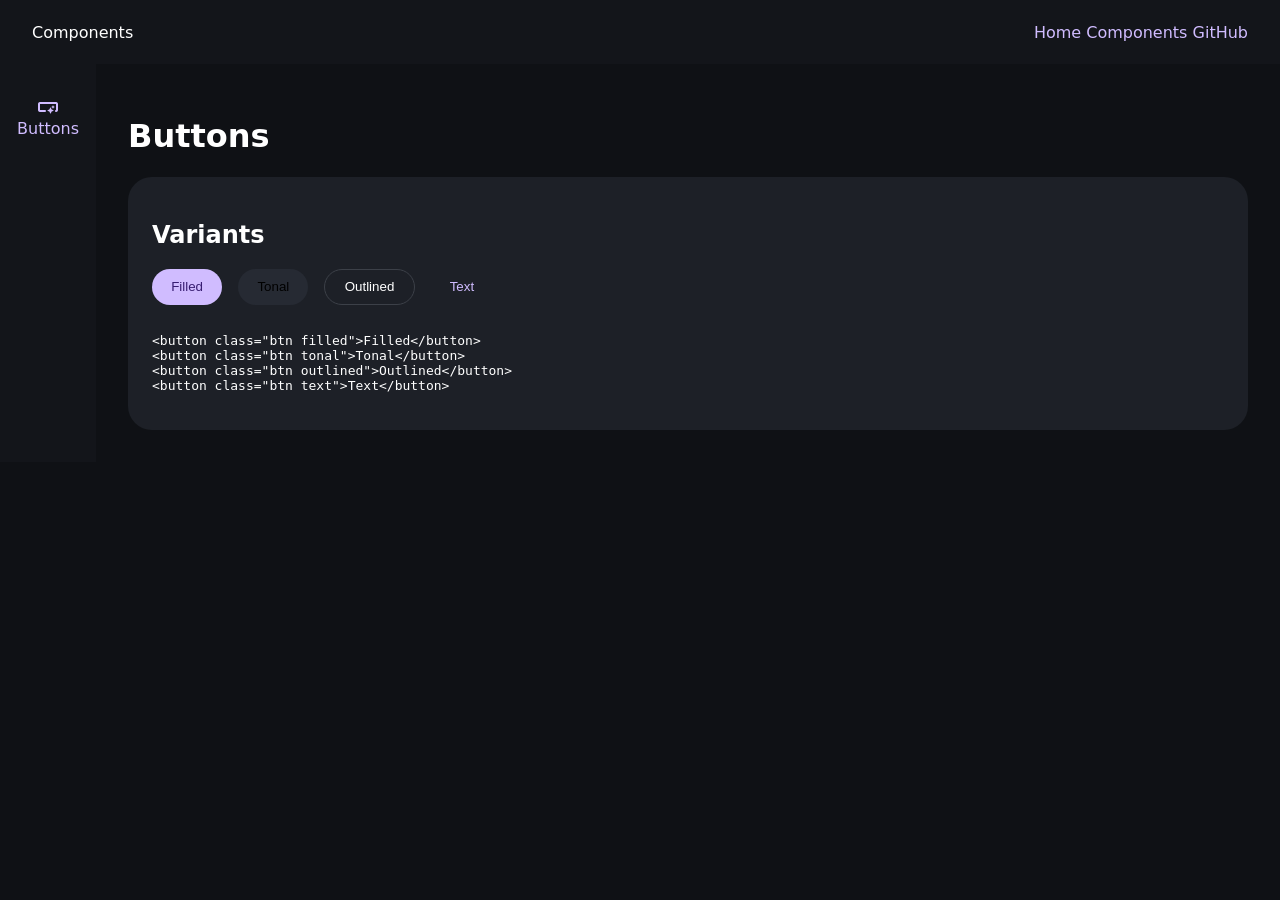
==== components/buttons.html @ f7a5529d "style updates for subpages" ====
<!DOCTYPE html>
<html lang="en">
<head>
  <meta charset="UTF-8">
  <title>Buttons | Components</title>

  <link rel="stylesheet" href="../assets/css/styles.css">
  <link href="https://fonts.googleapis.com/css2?family=Material+Symbols+Rounded" rel="stylesheet" />
</head>

<body>

<header class="top-bar">
  <span class="title">Components</span>
  <nav>
    <a href="../index.html">Home</a>
    <a href="../components/buttons.html">Components</a>
    <a href="https://github.com/danielcoons">GitHub</a>
  </nav>
</header>

<div class="app">

  <aside class="nav-rail">
    <a href="../components/buttons.html" class="nav-item active">
      <span class="material-symbols-rounded">smart_button</span>
      <span class="label">Buttons</span>
    </a>
  </aside>

  <main class="content">

    <h1>Buttons</h1>

    <div class="component-block">
      <h2>Variants</h2>

      <div class="demo-row">
        <button class="btn filled">Filled</button>
        <button class="btn tonal">Tonal</button>
        <button class="btn outlined">Outlined</button>
        <button class="btn text">Text</button>
      </div>

<pre><code>
&lt;button class="btn filled"&gt;Filled&lt;/button&gt;
&lt;button class="btn tonal"&gt;Tonal&lt;/button&gt;
&lt;button class="btn outlined"&gt;Outlined&lt;/button&gt;
&lt;button class="btn text"&gt;Text&lt;/button&gt;
</code></pre>

    </div>

  </main>

</div>

<script src="../assets/js/main.js"></script>

</body>
</html>
---- assets/css/styles.css ----
:root {
  --primary: #d0bcff;
  --on-primary: #381e72;

  --background: #0f1115;
  --surface: #13151a;
  --surface-container: #1d2027;
  --surface-container-high: #262a33;

  --outline: #3c4048;

  --radius: 24px;
}

body {
  margin: 0;
  font-family: system-ui;
  background: var(--background);
  color: white;
}

/* TOP BAR */

.top-bar {
  height: 64px;
  display: flex;
  align-items: center;
  justify-content: space-between;
  padding: 0 2rem;
  background: var(--surface);
}

/* LAYOUT */

.app {
  display: flex;
}

/* NAV RAIL */

.nav-rail {
  width: 96px;
  background: var(--surface);
  display: flex;
  flex-direction: column;
  align-items: center;
  padding-top: 1rem;
}

.nav-item {
  width: 72px;
  height: 72px;
  display: flex;
  flex-direction: column;
  align-items: center;
  justify-content: center;
  text-decoration: none;
  color: #aaa;
}

.nav-item.active {
  color: var(--primary);
}

/* CONTENT */

.content {
  flex: 1;
  padding: 2rem;
}

/* HERO */

.hero {
  max-width: 600px;
}

/* GRID */

.grid {
  display: grid;
  grid-template-columns: repeat(auto-fit, minmax(250px, 1fr));
  gap: 1rem;
}

/* CARD */

.card {
  background: var(--surface-container);
  padding: 1.5rem;
  border-radius: var(--radius);
  border: 1px solid var(--outline);
}

.tags {
    margin-top: 2rem;
    font-size: 0.8rem;
    color: var(--text-muted);
}
/* CHIPS */
.chip {
    display: inline-block;
    padding: 0.3rem 0.7rem;
    border-radius: 999px;
    background: rgba(255,255,255,0.08);
    margin-right: 0.4rem;
    font-size: 0.75rem;
}

/* BUTTONS */

.btn {
  padding: 0.6rem 1.2rem;
  border-radius: 999px;
  border: none;
  cursor: pointer;
}

.btn.filled {
  background: var(--primary);
  color: var(--on-primary);
}

.btn.tonal {
  background: var(--surface-container-high);
}

.btn.outlined {
  border: 1px solid var(--outline);
  background: transparent;
  color: white;
}

.btn.text {
  background: none;
  color: var(--primary);
}

/* DEMO */

.demo-row {
  display: flex;
  gap: 1rem;
}

/* COMPONENT BLOCK */

.component-block {
  background: var(--surface-container);
  padding: 1.5rem;
  border-radius: var(--radius);
  margin-top: 1rem;
}

/* PROJECT */

.project-section {
  margin-top: 2rem;
}

/* =========================
   MATERIAL 3 LINKS
========================= */

a {
  color: var(--primary);
  text-decoration: none;
  font-weight: 500;
  transition: color 0.2s ease, opacity 0.2s ease;
}

/* Hover state */
a:hover {
  color: #e0d4ff;
  text-decoration: underline;
  text-underline-offset: 3px;
}

/* Active / click state */
a:active {
  opacity: 0.7;
}

/* Visited links (keeps things consistent in dark UI) */
a:visited {
  color: var(--primary);
  opacity: 0.9;
}

/* =========================
   NAV LINKS (override general link styling)
========================= */

.nav-item {
  color: #a8a3ae;
  text-decoration: none;
}

.nav-item:hover {
  color: white;
  text-decoration: none;
}

/* Active nav state */
.nav-item.active {
  color: var(--primary);
}
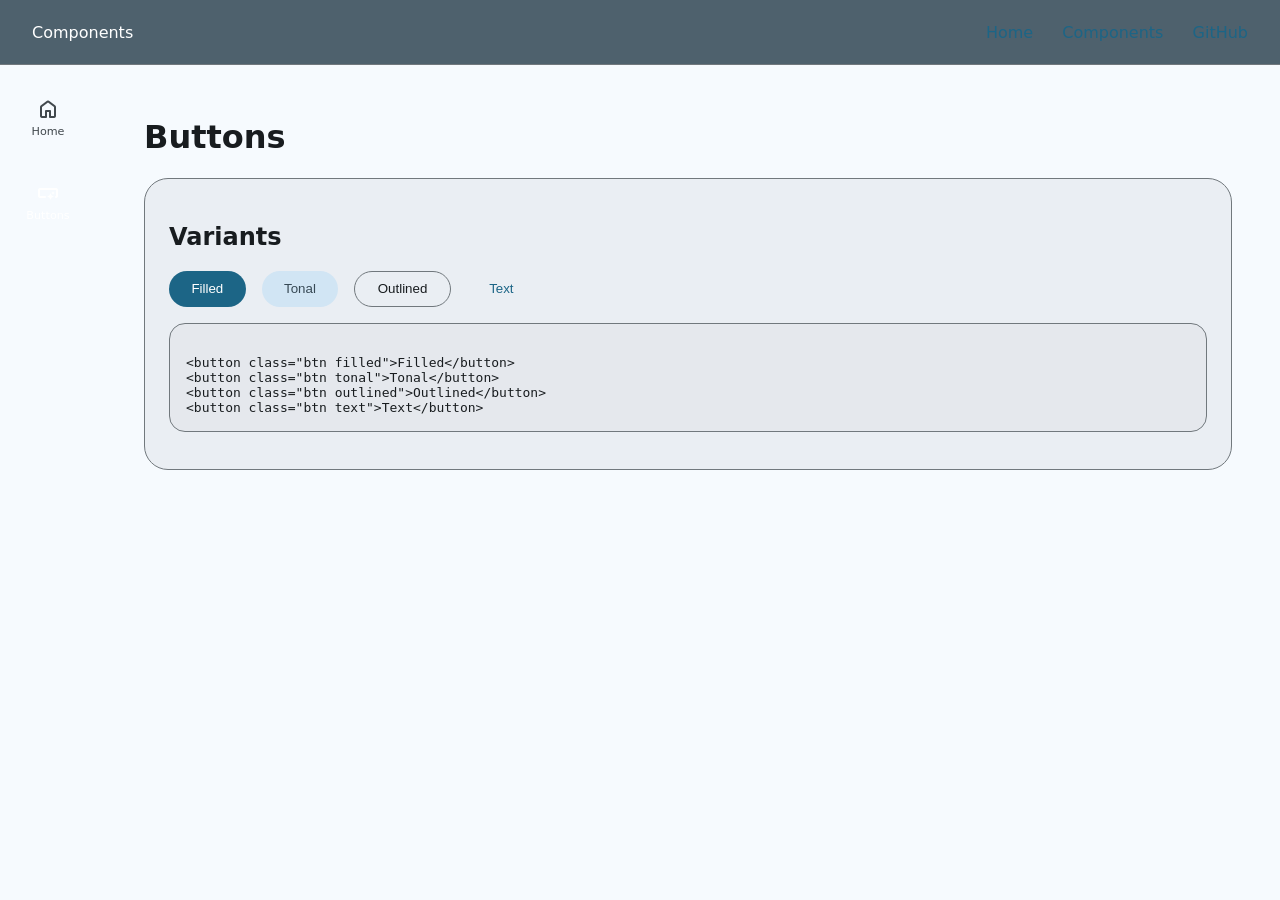
==== commit 0c7190a7: "updated content at high-level" ====
--- a/components/buttons.html
+++ b/components/buttons.html
@@ -22,6 +22,12 @@
 <div class="app">
 
   <aside class="nav-rail">
+
+    <a href="../index.html" class="nav-item">
+      <span class="material-symbols-rounded">home</span>
+      <span class="label">Home</span>
+    </a>
+
     <a href="../components/buttons.html" class="nav-item active">
       <span class="material-symbols-rounded">smart_button</span>
       <span class="label">Buttons</span>
--- a/assets/css/styles.css
+++ b/assets/css/styles.css
@@ -1,25 +1,130 @@
+/* =========================
+   MATERIAL THEME (AUTO LIGHT/DARK)
+========================= */
+
+/* LIGHT THEME */
 :root {
-  --primary: #d0bcff;
-  --on-primary: #381e72;
-
-  --background: #0f1115;
-  --surface: #13151a;
-  --surface-container: #1d2027;
-  --surface-container-high: #262a33;
-
-  --outline: #3c4048;
-
+
+  /* Primary */
+  --primary: #1C6586;
+  --on-primary: #FFFFFF;
+  --primary-container: #C4E7FF;
+  --on-primary-container: #004C69;
+
+  /* Secondary */
+  --secondary: #4E616D;
+  --on-secondary: #FFFFFF;
+  --secondary-container: #D1E5F4;
+  --on-secondary-container: #374955;
+
+  /* Tertiary */
+  --tertiary: #586421;
+  --on-tertiary: #FFFFFF;
+
+  /* Background / Surface */
+  --background: #F6FAFE;
+  --on-background: #181C1F;
+
+  --surface: #F6FAFE;
+  --on-surface: #181C1F;
+
+  --surface-variant: #DCE3E9;
+  --on-surface-variant: #41484D;
+
+  --surface-container: #EAEEF3;
+  --surface-container-high: #E5E8ED;
+
+  /* Outline */
+  --outline: #71787D;
+
+  /* Shape */
   --radius: 24px;
-}
+
+  /* Motion */
+  --transition: 0.2s cubic-bezier(0.2, 0, 0, 1);
+}
+
+/* DARK THEME */
+@media (prefers-color-scheme: dark) {
+  :root {
+
+    --primary: #90CEF3;
+    --on-primary: #00354A;
+    --primary-container: #004C69;
+    --on-primary-container: #C4E7FF;
+
+    --secondary: #B5C9D7;
+    --on-secondary: #20333E;
+    --secondary-container: #374955;
+    --on-secondary-container: #D1E5F4;
+
+    --tertiary: #BFCE7E;
+    --on-tertiary: #2B3400;
+
+    --background: #0F1417;
+    --on-background: #DFE3E7;
+
+    --surface: #0F1417;
+    --on-surface: #DFE3E7;
+
+    --surface-variant: #41484D;
+    --on-surface-variant: #C0C7CD;
+
+    --surface-container: #1C2023;
+    --surface-container-high: #262B2E;
+
+    --outline: #8B9297;
+  }
+}
+
+/* =========================
+   BASE
+========================= */
 
 body {
   margin: 0;
-  font-family: system-ui;
+  font-family: system-ui, -apple-system, sans-serif;
   background: var(--background);
-  color: white;
-}
-
-/* TOP BAR */
+  color: var(--on-background);
+}
+
+/* =========================
+   LINKS
+========================= */
+
+a {
+  color: var(--primary);
+  text-decoration: none;
+  font-weight: 500;
+  position: relative;
+  transition: color var(--transition);
+}
+
+a:hover {
+  color: var(--on-primary-container);
+}
+
+/* Underline animation */
+a::after {
+  content: "";
+  position: absolute;
+  left: 0;
+  bottom: -2px;
+  width: 100%;
+  height: 1px;
+  background: var(--primary);
+  transform: scaleX(0);
+  transform-origin: left;
+  transition: transform var(--transition);
+}
+
+a:hover::after {
+  transform: scaleX(1);
+}
+
+/* =========================
+   TOP BAR
+========================= */
 
 .top-bar {
   height: 64px;
@@ -27,16 +132,26 @@
   align-items: center;
   justify-content: space-between;
   padding: 0 2rem;
-  background: var(--surface);
-}
-
-/* LAYOUT */
+  background: var(--secondary);
+  color: var(--on-secondary);
+  border-bottom: 1px solid var(--outline);
+}
+
+.top-bar nav a {
+  margin-left: 1.5rem;
+}
+
+/* =========================
+   LAYOUT
+========================= */
 
 .app {
   display: flex;
 }
 
-/* NAV RAIL */
+/* =========================
+   NAV RAIL
+========================= */
 
 .nav-rail {
   width: 96px;
@@ -45,164 +160,325 @@
   flex-direction: column;
   align-items: center;
   padding-top: 1rem;
+  gap: 0.75rem;
 }
 
 .nav-item {
   width: 72px;
   height: 72px;
+  border-radius: 24px;
   display: flex;
   flex-direction: column;
   align-items: center;
   justify-content: center;
   text-decoration: none;
-  color: #aaa;
+  color: var(--on-surface-variant);
+  position: relative;
+  transition: var(--transition);
+}
+
+.nav-item:hover {
+  color: var(--on-surface);
 }
 
 .nav-item.active {
-  color: var(--primary);
-}
-
-/* CONTENT */
+  color: var(--on-primary);
+}
+
+.nav-item.active::before {
+  content: "";
+  position: absolute;
+  width: 56px;
+  height: 32px;
+  border-radius: 999px;
+  background: var(--primary);
+  z-index: -1;
+}
+
+/* ICONS */
+
+.material-symbols-rounded {
+  font-size: 24px;
+  line-height: 1;
+}
+
+/* LABEL */
+
+.nav-item .label {
+  font-size: 0.7rem;
+  margin-top: 4px;
+}
+
+/* =========================
+   CONTENT
+========================= */
 
 .content {
   flex: 1;
-  padding: 2rem;
-}
-
-/* HERO */
+  padding: 2rem 3rem;
+}
+
+/* =========================
+   HERO
+========================= */
 
 .hero {
-  max-width: 600px;
-}
-
-/* GRID */
+  max-width: 700px;
+  margin-bottom: 2rem;
+}
+
+.hero h1 {
+  font-size: 2.5rem;
+  margin-bottom: 1rem;
+}
+
+/* =========================
+   GRID
+========================= */
 
 .grid {
   display: grid;
-  grid-template-columns: repeat(auto-fit, minmax(250px, 1fr));
-  gap: 1rem;
-}
-
-/* CARD */
+  grid-template-columns: repeat(auto-fit, minmax(260px, 1fr));
+  gap: 1.5rem;
+}
+
+/* =========================
+   CARDS
+========================= */
 
 .card {
   background: var(--surface-container);
+  border: 1px solid var(--outline);
+  border-radius: var(--radius);
   padding: 1.5rem;
-  border-radius: var(--radius);
-  border: 1px solid var(--outline);
-}
-
-.tags {
-    margin-top: 2rem;
-    font-size: 0.8rem;
-    color: var(--text-muted);
-}
-/* CHIPS */
+  transition: var(--transition);
+}
+
+.card:hover {
+  background: var(--surface-container-high);
+}
+
+/* =========================
+   CHIPS (FLOATING / M3 STYLE)
+========================= */
+
 .chip {
-    display: inline-block;
-    padding: 0.3rem 0.7rem;
-    border-radius: 999px;
-    background: rgba(255,255,255,0.08);
-    margin-right: 0.4rem;
-    font-size: 0.75rem;
-}
-
-/* BUTTONS */
+  display: inline-flex;
+  align-items: center;
+  gap: 0.4rem;
+
+  padding: 0.4rem 0.9rem;
+  border-radius: 999px;
+
+  background: var(--surface-container-high);
+  color: var(--on-surface);
+
+  border: 1px solid var(--outline);
+
+  font-size: 0.85rem;
+  font-weight: 500;
+
+  cursor: default;
+
+  /* FLOAT BASE */
+  box-shadow: 0 1px 2px rgba(0,0,0,0.2);
+
+  transition:
+    transform var(--transition),
+    box-shadow var(--transition),
+    background var(--transition);
+}
+
+/* HOVER = LIFT */
+.chip:hover {
+  transform: translateY(-2px);
+
+  box-shadow:
+    0 4px 10px rgba(0,0,0,0.25),
+    0 1px 3px rgba(0,0,0,0.2);
+}
+
+/* ACTIVE (pressed) */
+.chip:active {
+  transform: translateY(0);
+
+  box-shadow: 0 1px 2px rgba(0,0,0,0.2);
+}
+
+/* SELECTED CHIP */
+
+.chip.selected {
+  background: var(--primary-container);
+  color: var(--on-primary-container);
+  border: none;
+
+  box-shadow: 0 2px 6px rgba(0,0,0,0.25);
+}
+
+.chip.selected:hover {
+  box-shadow:
+    0 6px 14px rgba(0,0,0,0.3),
+    0 2px 6px rgba(0,0,0,0.2);
+}
+
+
+/* =========================
+   BUTTONS (M3 STYLE)
+========================= */
 
 .btn {
-  padding: 0.6rem 1.2rem;
   border-radius: 999px;
+  padding: 0.6rem 1.4rem;
   border: none;
   cursor: pointer;
-}
-
+  font-weight: 500;
+  position: relative;
+  overflow: hidden;
+}
+
+/* Filled */
 .btn.filled {
   background: var(--primary);
   color: var(--on-primary);
 }
 
+/* Tonal */
 .btn.tonal {
-  background: var(--surface-container-high);
-}
-
+  background: var(--secondary-container);
+  color: var(--on-secondary-container);
+}
+
+/* Outlined */
 .btn.outlined {
   border: 1px solid var(--outline);
   background: transparent;
-  color: white;
-}
-
+  color: var(--on-surface);
+}
+
+/* Text */
 .btn.text {
-  background: none;
+  background: transparent;
   color: var(--primary);
 }
 
-/* DEMO */
+/* Hover state layer */
+.btn::after {
+  content: "";
+  position: absolute;
+  inset: 0;
+  background: currentColor;
+  opacity: 0;
+  transition: var(--transition);
+}
+
+.btn:hover::after {
+  opacity: 0.08;
+}
+
+/* =========================
+   DEMO ROW
+========================= */
 
 .demo-row {
   display: flex;
   gap: 1rem;
-}
-
-/* COMPONENT BLOCK */
+  margin-top: 1rem;
+  flex-wrap: wrap;
+}
+
+/* =========================
+   COMPONENT BLOCK
+========================= */
 
 .component-block {
   background: var(--surface-container);
+  border-radius: var(--radius);
   padding: 1.5rem;
-  border-radius: var(--radius);
   margin-top: 1rem;
-}
-
-/* PROJECT */
+  border: 1px solid var(--outline);
+}
+
+/* =========================
+   PROJECT PAGE
+========================= */
+
+.project-hero {
+  margin-bottom: 2rem;
+}
 
 .project-section {
-  margin-top: 2rem;
-}
-
-/* =========================
-   MATERIAL 3 LINKS
-========================= */
-
-a {
-  color: var(--primary);
-  text-decoration: none;
-  font-weight: 500;
-  transition: color 0.2s ease, opacity 0.2s ease;
-}
-
-/* Hover state */
-a:hover {
-  color: #e0d4ff;
-  text-decoration: underline;
-  text-underline-offset: 3px;
-}
-
-/* Active / click state */
-a:active {
-  opacity: 0.7;
-}
-
-/* Visited links (keeps things consistent in dark UI) */
-a:visited {
-  color: var(--primary);
-  opacity: 0.9;
-}
-
-/* =========================
-   NAV LINKS (override general link styling)
-========================= */
-
-.nav-item {
-  color: #a8a3ae;
-  text-decoration: none;
-}
-
-.nav-item:hover {
-  color: white;
-  text-decoration: none;
-}
-
-/* Active nav state */
-.nav-item.active {
-  color: var(--primary);
-}
-
+  margin-top: 2.5rem;
+}
+
+/* =========================
+   CTA ROW
+========================= */
+
+.cta-row {
+  margin-top: 1.5rem;
+  display: flex;
+  gap: 1rem;
+}
+
+/* =========================
+   CODE BLOCKS
+========================= */
+
+pre {
+  background: var(--surface-container-high);
+  padding: 1rem;
+  border-radius: 16px;
+  overflow-x: auto;
+  margin-top: 1rem;
+  border: 1px solid var(--outline);
+}
+/* =========================
+   CREDENTIAL IMAGES
+========================= */
+
+/* Container (wrap your 3 images in this) */
+.credential-row {
+  display: flex;
+  gap: 1.5rem;
+  flex-wrap: wrap;
+  margin-top: 1rem;
+}
+
+/* Image styling */
+.credential-image {
+  width: 150px;
+  height: 150px;
+  object-fit: cover;
+
+  border-radius: 20px;
+
+  background: var(--surface-container);
+  border: 1px solid var(--outline);
+
+  padding: 0.4rem;
+
+  /* subtle elevation */
+  box-shadow: 0 2px 6px rgba(0,0,0,0.15);
+
+  transition:
+    transform var(--transition),
+    box-shadow var(--transition),
+    border-color var(--transition);
+}
+
+/* Hover = lift */
+.credential-image:hover {
+  transform: translateY(-4px);
+
+  box-shadow:
+    0 8px 18px rgba(0,0,0,0.25),
+    0 2px 6px rgba(0,0,0,0.2);
+
+  border-color: var(--primary);
+}
+
+/* Optional: focus (keyboard accessibility) */
+.credential-image:focus {
+  outline: 2px solid var(--primary);
+  outline-offset: 2px;
+}
